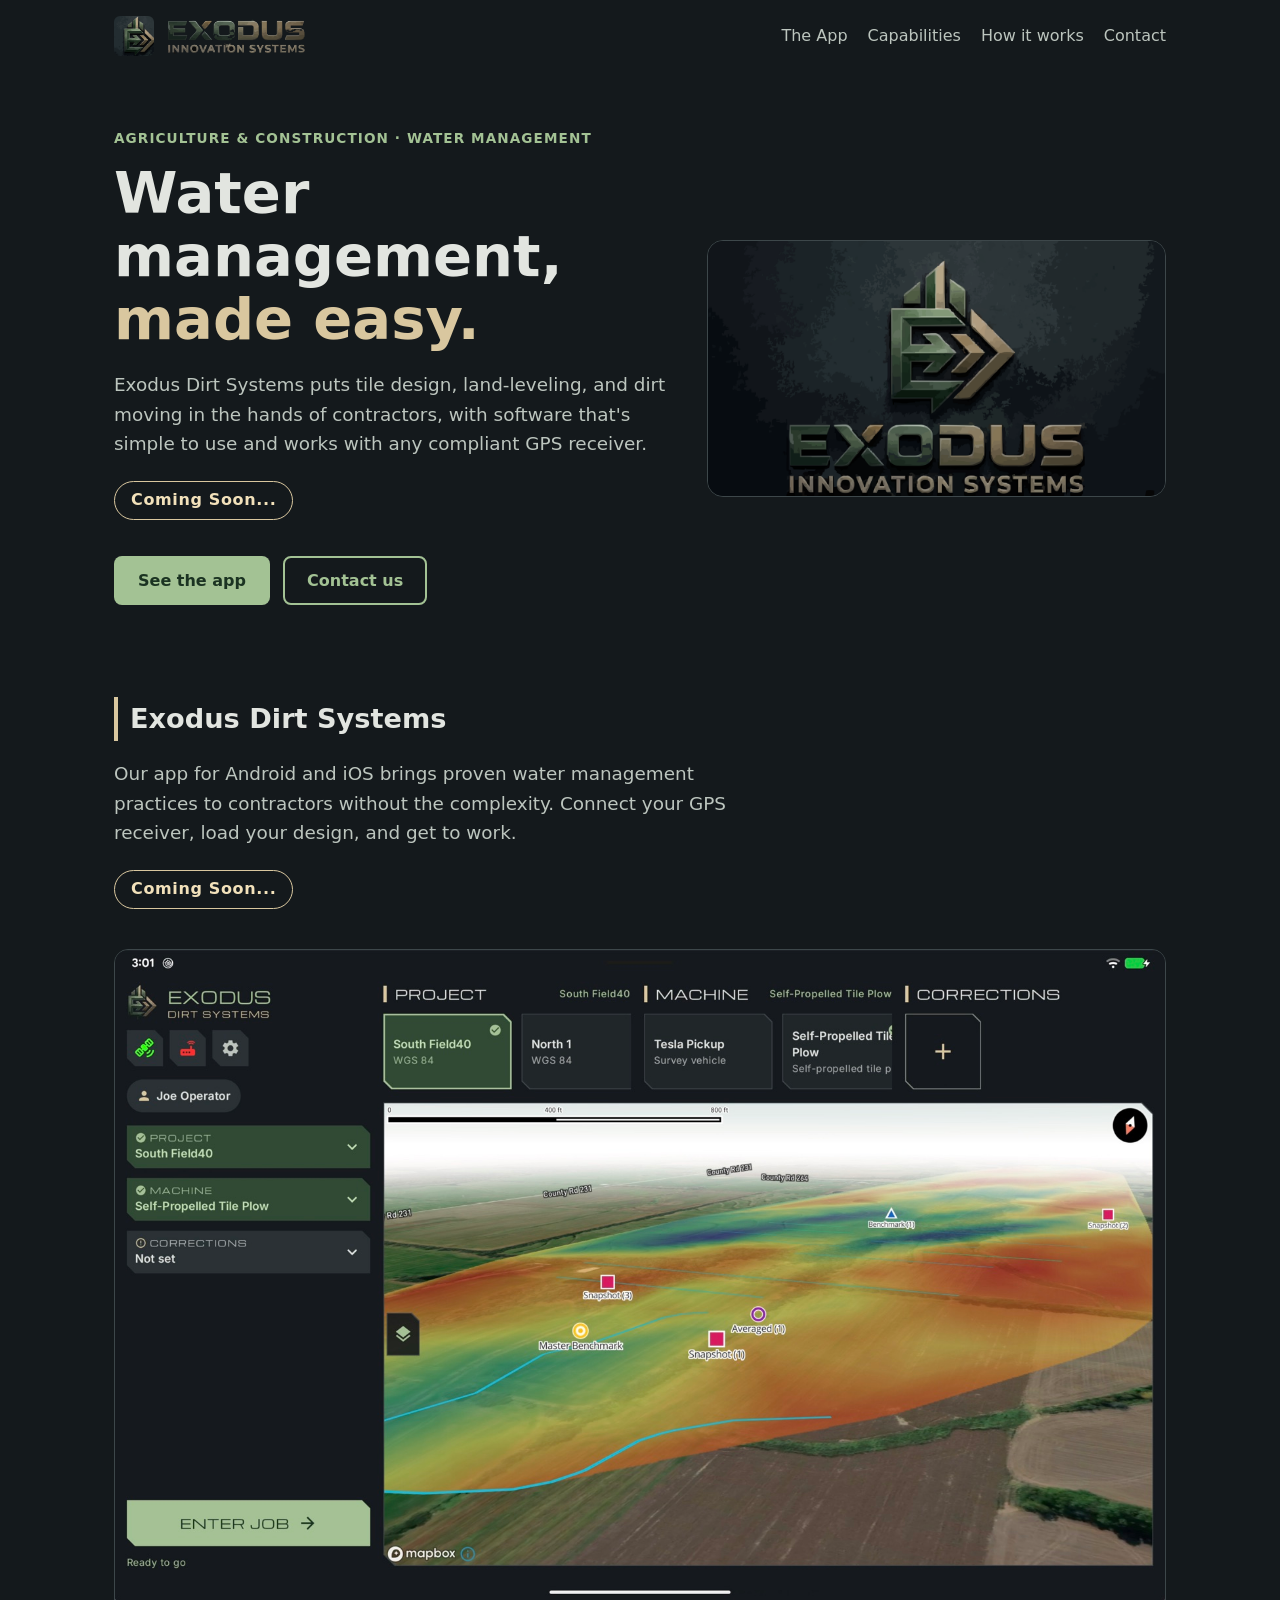
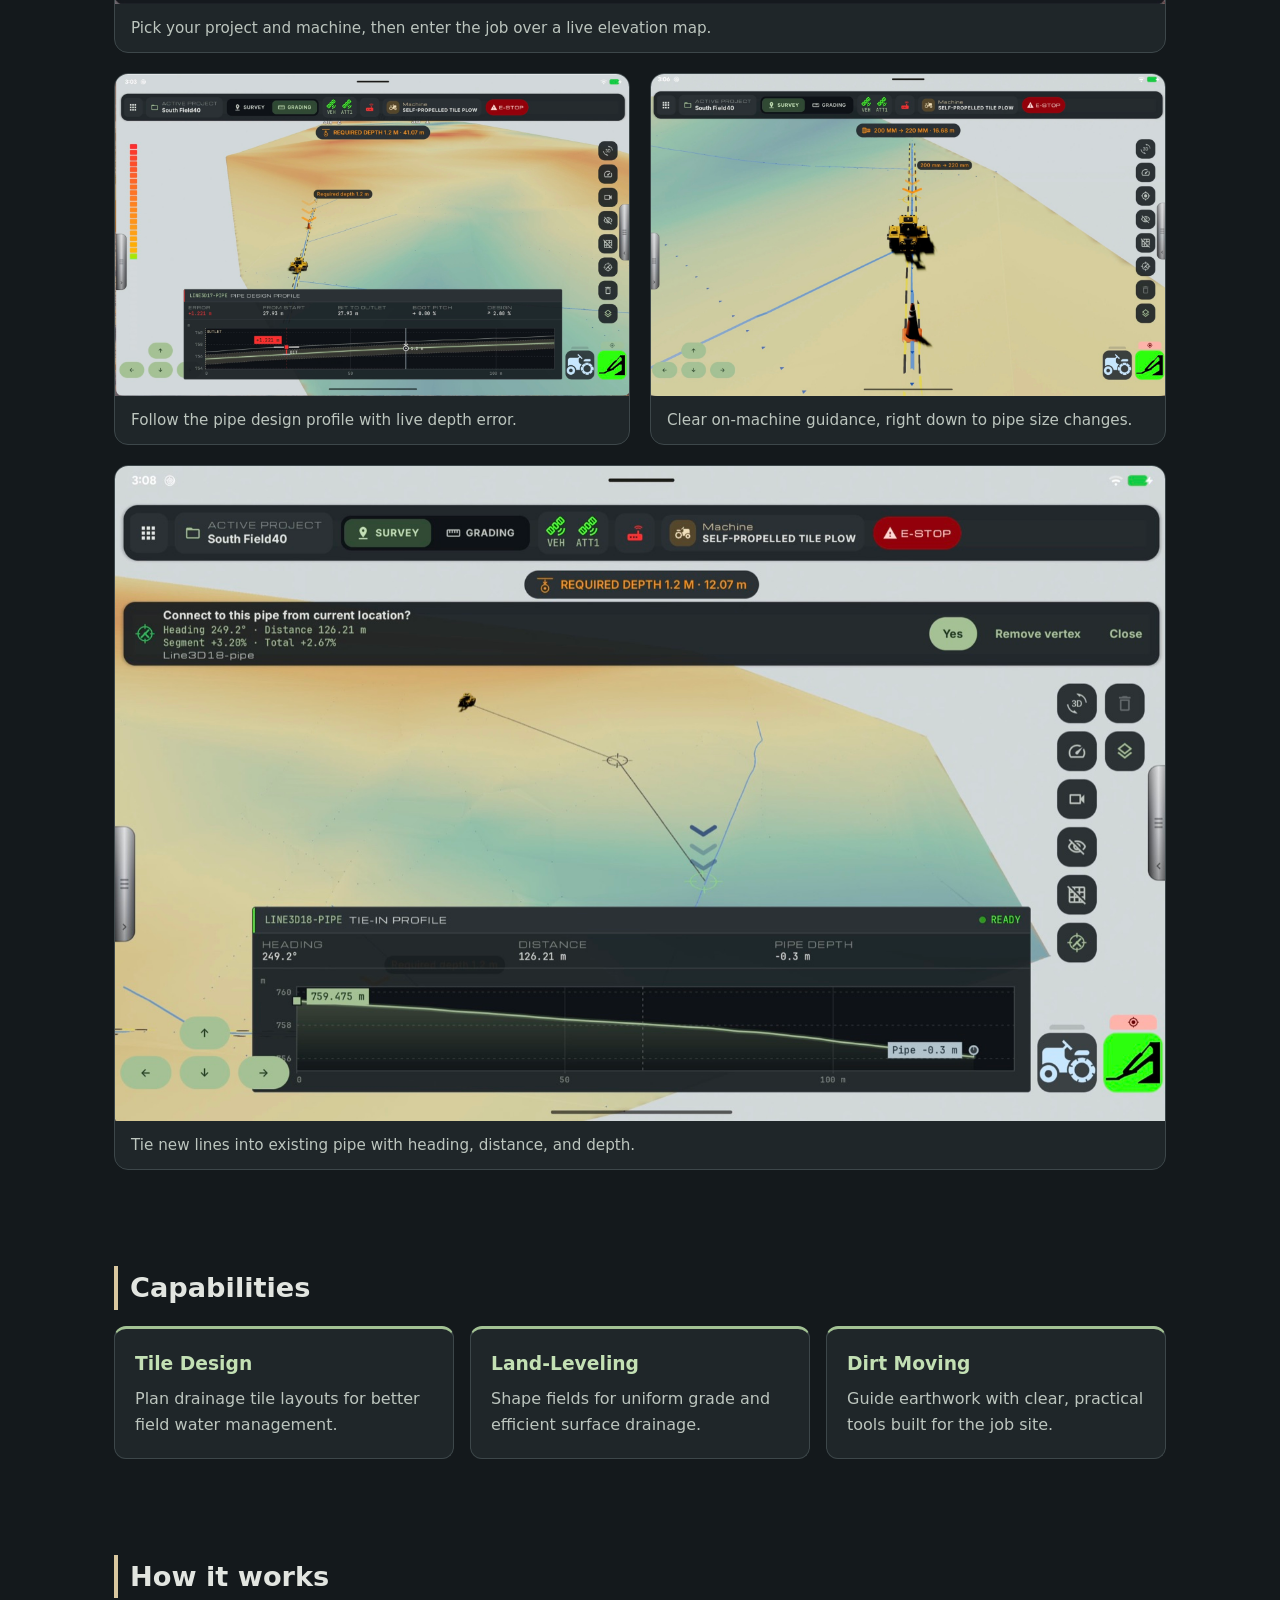
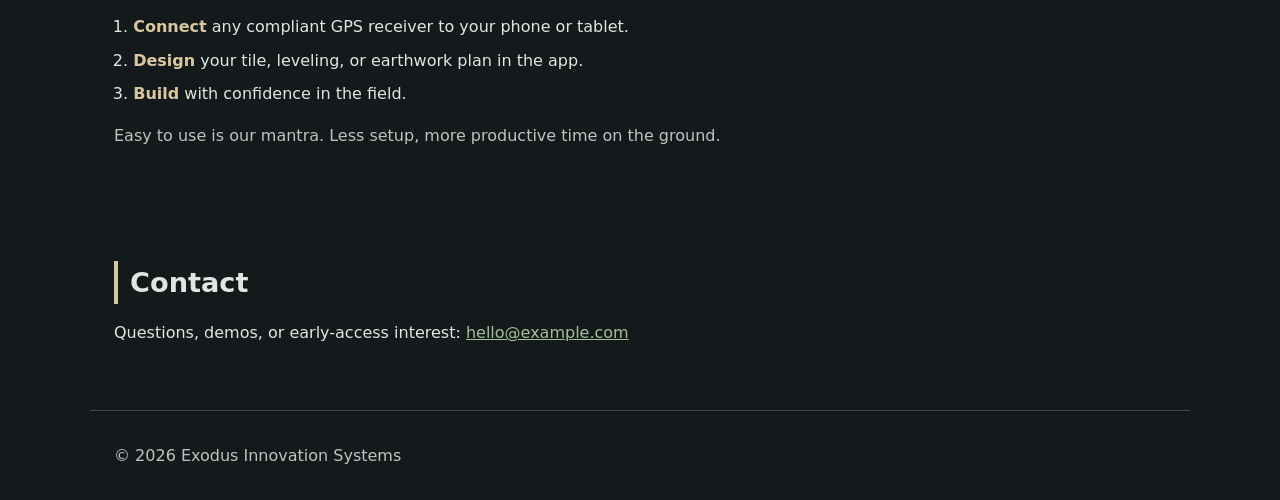
==== index.html @ 71a08b91 "Add Exodus Innovation Systems landing page Co-Authored-By: Claude Sonnet 5.5 <noreply@anthropic.com>" ====
<!doctype html>
<html lang="en">
<head>
  <meta charset="utf-8">
  <meta name="viewport" content="width=device-width, initial-scale=1">
  <title>Exodus Innovation Systems — Water Management Made Easy</title>
  <meta name="description" content="Exodus Dirt Systems: easy-to-use tile design, land-leveling, and dirt moving software for agricultural water management contractors. Coming soon to Android and iOS.">
  <meta name="theme-color" content="#14191C">
  <link rel="icon" type="image/png" href="images/emblem.png">
  <link rel="stylesheet" href="styles.css">
</head>
<body>
  <header class="nav">
    <a class="brand" href="#top"><img src="images/emblem.png" alt="" width="40" height="40"><img class="wordmark" src="images/brand-label.png" alt="Exodus Innovation Systems" height="36"></a>
    <nav>
      <a href="#app">The App</a>
      <a href="#capabilities">Capabilities</a>
      <a href="#how">How it works</a>
      <a href="#contact">Contact</a>
    </nav>
  </header>

  <main id="top">
    <section class="hero">
      <div class="hero-text">
        <p class="eyebrow">Agriculture &amp; Construction · Water Management</p>
        <h1>Water management, <span>made easy.</span></h1>
        <p class="lead">Exodus Dirt Systems puts tile design, land-leveling, and dirt moving in the hands of contractors, with software that's simple to use and works with any compliant GPS receiver.</p>
        <p><span class="soon">Coming Soon...</span></p>
        <a class="btn" href="#app">See the app</a>
        <a class="btn ghost" href="#contact">Contact us</a>
      </div>
      <img class="hero-logo" src="images/exodus-logo.png" alt="Exodus Innovation Systems logo" width="1200" height="670">
    </section>

    <section id="app">
      <h2>Exodus Dirt Systems</h2>
      <p class="section-lead">Our app for Android and iOS brings proven water management practices to contractors without the complexity. Connect your GPS receiver, load your design, and get to work.</p>
      <p class="soon">Coming Soon...</p>
      <div class="shots">
        <figure class="wide">
          <img src="images/app-projects.jpg" alt="Exodus Dirt Systems project screen showing a 3D elevation map of South Field40" loading="lazy">
          <figcaption>Pick your project and machine, then enter the job over a live elevation map.</figcaption>
        </figure>
        <figure>
          <img src="images/app-pipe-profile.jpg" alt="Grading view with a pipe design profile and required depth guidance" loading="lazy">
          <figcaption>Follow the pipe design profile with live depth error.</figcaption>
        </figure>
        <figure>
          <img src="images/app-survey.jpg" alt="Survey view showing the tile plow on its line with a pipe size transition" loading="lazy">
          <figcaption>Clear on-machine guidance, right down to pipe size changes.</figcaption>
        </figure>
        <figure class="wide">
          <img src="images/app-tie-in.jpg" alt="Tie-in profile prompting to connect to a pipe from the current location" loading="lazy">
          <figcaption>Tie new lines into existing pipe with heading, distance, and depth.</figcaption>
        </figure>
      </div>
    </section>

    <section id="capabilities">
      <h2>Capabilities</h2>
      <div class="cards">
        <article><h3>Tile Design</h3><p>Plan drainage tile layouts for better field water management.</p></article>
        <article><h3>Land-Leveling</h3><p>Shape fields for uniform grade and efficient surface drainage.</p></article>
        <article><h3>Dirt Moving</h3><p>Guide earthwork with clear, practical tools built for the job site.</p></article>
      </div>
    </section>

    <section id="how">
      <h2>How it works</h2>
      <ol class="steps">
        <li><strong>Connect</strong> any compliant GPS receiver to your phone or tablet.</li>
        <li><strong>Design</strong> your tile, leveling, or earthwork plan in the app.</li>
        <li><strong>Build</strong> with confidence in the field.</li>
      </ol>
      <p class="note">Easy to use is our mantra. Less setup, more productive time on the ground.</p>
    </section>

    <section id="contact">
      <h2>Contact</h2>
      <p>Questions, demos, or early-access interest: <a href="mailto:hello@example.com">hello@example.com</a> <!-- TODO: real email --></p>
    </section>
  </main>

  <footer>© <span id="year"></span> Exodus Innovation Systems</footer>
  <script>document.getElementById('year').textContent = new Date().getFullYear();</script>
</body>
</html>
---- styles.css ----
/* Exodus palette (from the app's ExodusDarkColorScheme) */
:root{
  --bg:#14191C; --surface:#1F2629; --surface-hi:#293134; --surface-lo:#1A2023;
  --fg:#E2E5E0; --muted:#BCC5BE; --outline:#3D474A;
  --moss:#A3C294; --moss-deep:#2F4A35; --moss-ink:#1B3322; --moss-light:#C3E0B4;
  --sand:#D9C79F; --sand-light:#F2E1BA;
  --slate:#AFC4CE;
}
*{box-sizing:border-box}
html{scroll-behavior:smooth}
body{margin:0;background:var(--bg);color:var(--fg);font:16px/1.6 system-ui,-apple-system,"Segoe UI",Roboto,sans-serif}
a{color:var(--moss)}
img{max-width:100%;height:auto;display:block}

.nav{display:flex;justify-content:space-between;align-items:center;flex-wrap:wrap;gap:.5rem 1.5rem;padding:1rem 1.5rem;max-width:1100px;margin:0 auto}
.nav nav{display:flex;flex-wrap:wrap;gap:1.25rem}
.nav nav a{text-decoration:none;color:var(--muted)}
.nav nav a:hover{color:var(--sand)}
.brand{display:flex;align-items:center;gap:.75rem}
.brand img:first-child{border-radius:6px}
.wordmark{height:36px;width:auto}

main,footer{max-width:1100px;margin:0 auto;padding:0 1.5rem}
section{padding:3rem 0}
h1{font-size:clamp(2.2rem,5.5vw,3.6rem);line-height:1.1;margin:0 0 1rem}
h1 span{color:var(--sand)}
h2{font-size:1.7rem;margin:0 0 1rem;padding-left:.75rem;border-left:4px solid var(--sand)}
.eyebrow{color:var(--moss);font-weight:600;text-transform:uppercase;letter-spacing:.08em;font-size:.85rem;margin:0 0 .75rem}
.lead,.section-lead{font-size:1.15rem;color:var(--muted);max-width:40rem}

.hero{display:grid;grid-template-columns:1.1fr .9fr;gap:2rem;align-items:center;padding:3.5rem 0 2.5rem}
.hero-logo{border-radius:16px;border:1px solid var(--outline)}
@media (max-width:800px){.hero{grid-template-columns:1fr}.hero-logo{order:-1;max-width:420px}}

.soon{display:inline-block;padding:.35rem 1rem;border:1px solid var(--sand);color:var(--sand-light);border-radius:999px;font-weight:600;letter-spacing:.04em;margin:.25rem 0 1rem}

.btn{display:inline-block;margin:.25rem .5rem .25rem 0;padding:.75rem 1.5rem;background:var(--moss);color:var(--moss-ink);border-radius:8px;text-decoration:none;font-weight:700}
.btn:hover{background:var(--moss-light)}
.btn.ghost{background:transparent;color:var(--moss);border:2px solid var(--moss);padding:calc(.75rem - 2px) calc(1.5rem - 2px)}

.shots{display:grid;grid-template-columns:1fr 1fr;gap:1.25rem;margin-top:1.5rem}
.shots figure{margin:0;background:var(--surface);border:1px solid var(--outline);border-radius:14px;overflow:hidden}
.shots figure.wide{grid-column:1/-1}
.shots figcaption{padding:.75rem 1rem;color:var(--muted);font-size:.95rem}
@media (max-width:700px){.shots{grid-template-columns:1fr}}

.cards{display:grid;grid-template-columns:repeat(auto-fit,minmax(220px,1fr));gap:1rem}
.cards article{background:var(--surface);border:1px solid var(--outline);border-top:3px solid var(--moss);padding:1.25rem;border-radius:12px}
.cards h3{margin:0 0 .5rem;color:var(--moss-light)}
.cards p{margin:0;color:var(--muted)}

.steps{padding-left:1.2rem}.steps li{margin-bottom:.5rem}.steps strong{color:var(--sand)}
.note{color:var(--muted)}

footer{padding:2rem 1.5rem;color:var(--muted);border-top:1px solid var(--outline)}
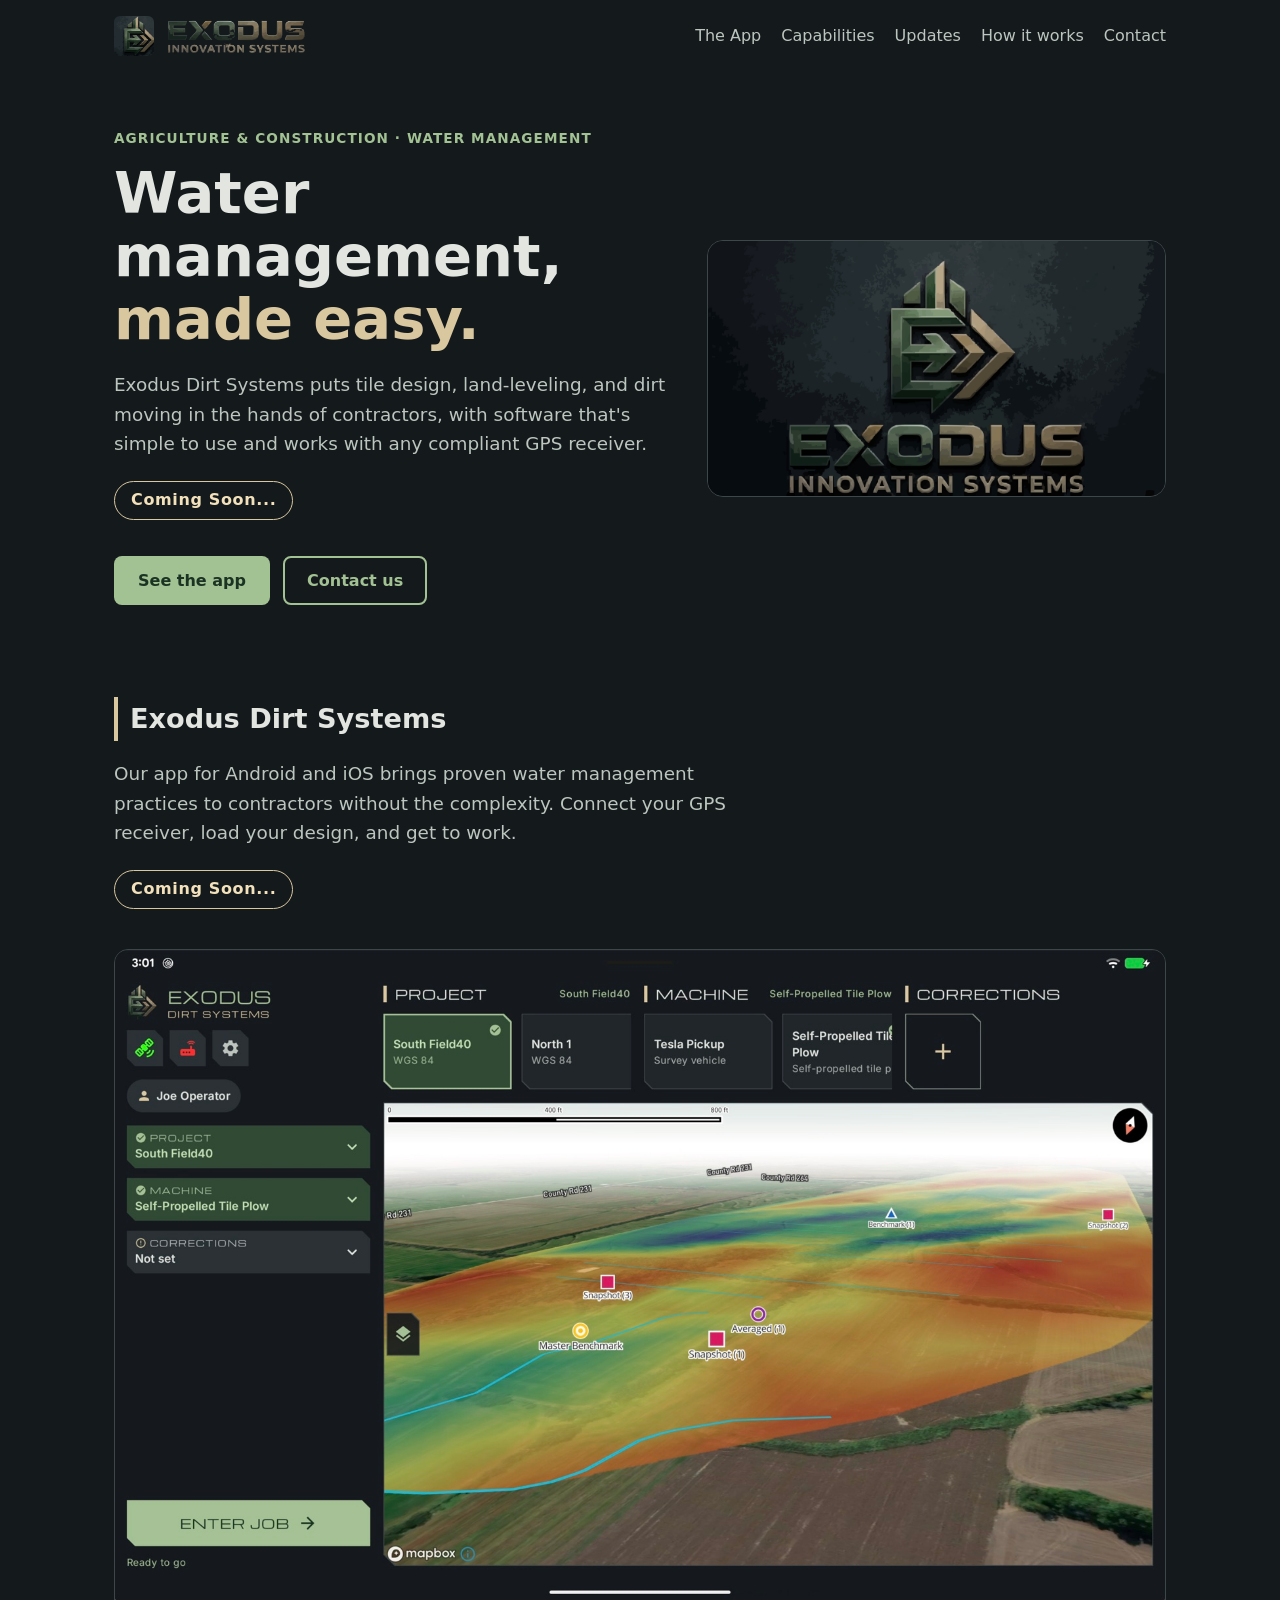
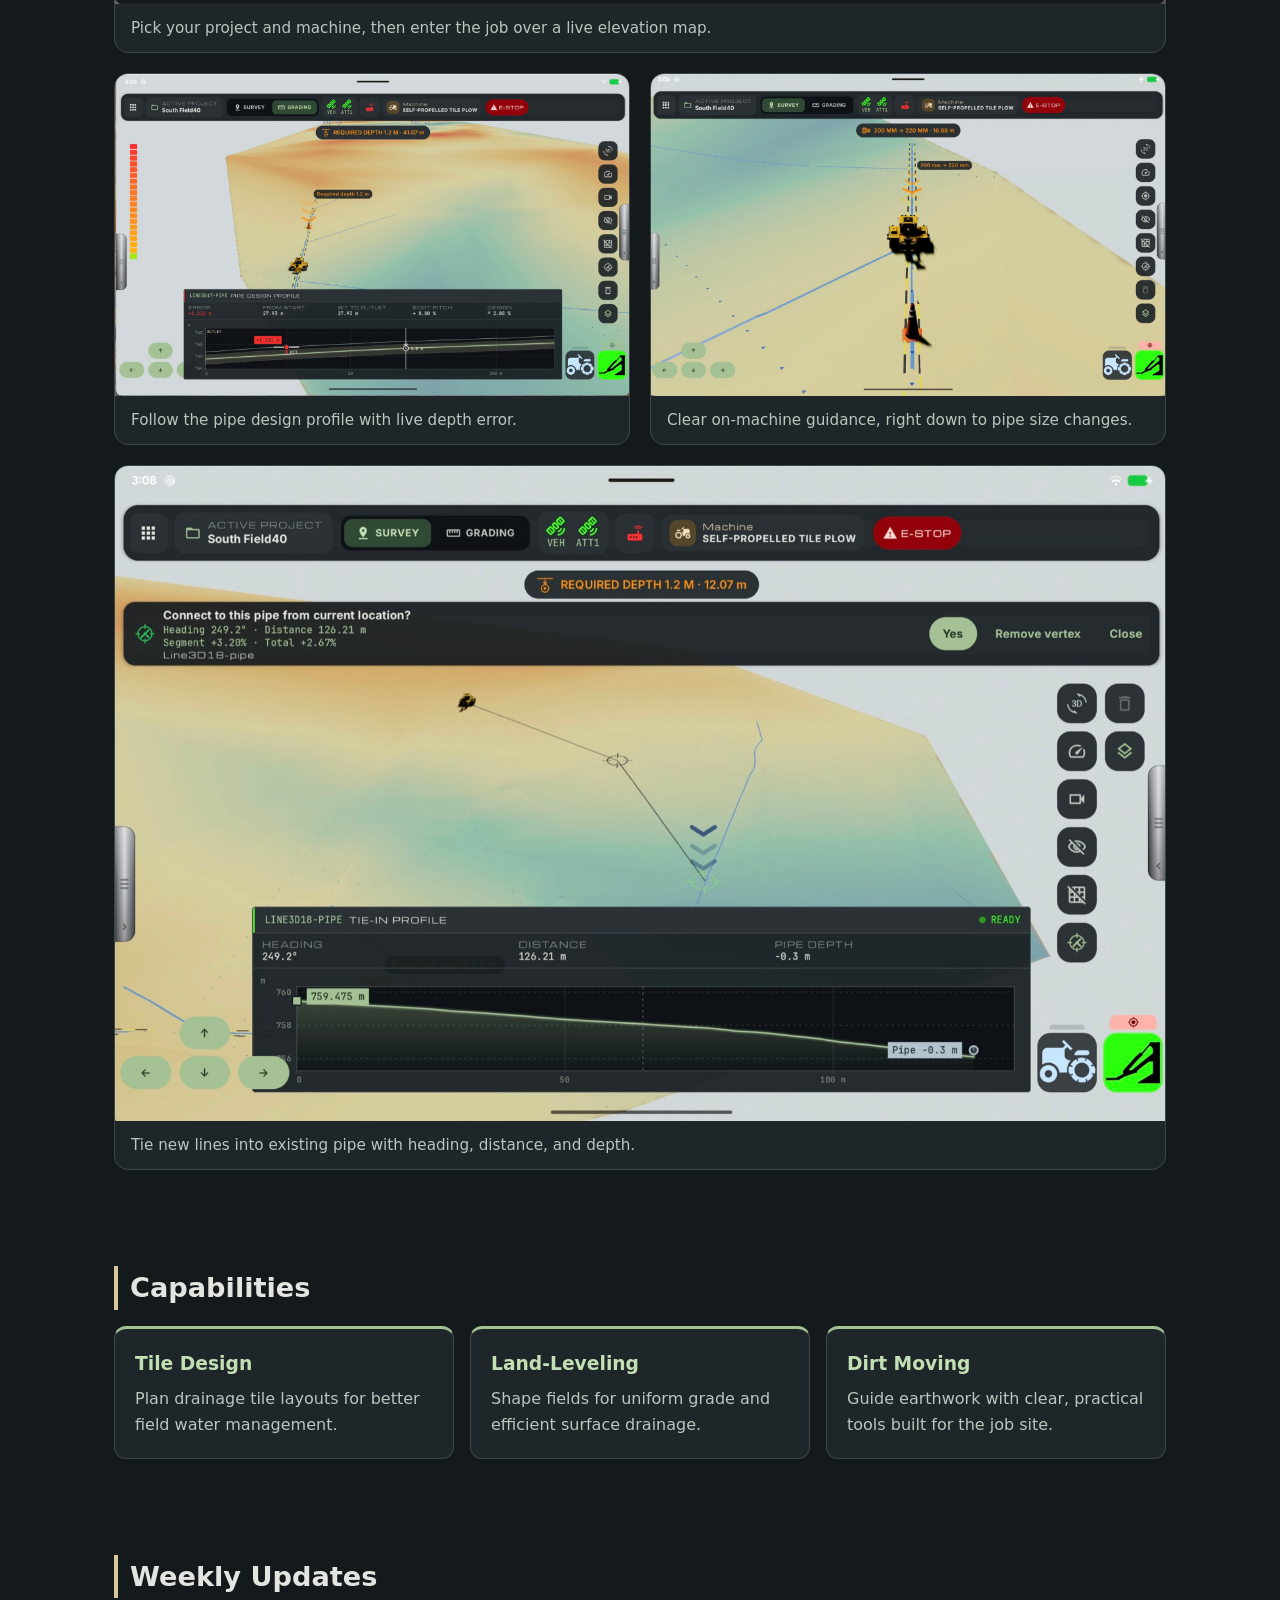
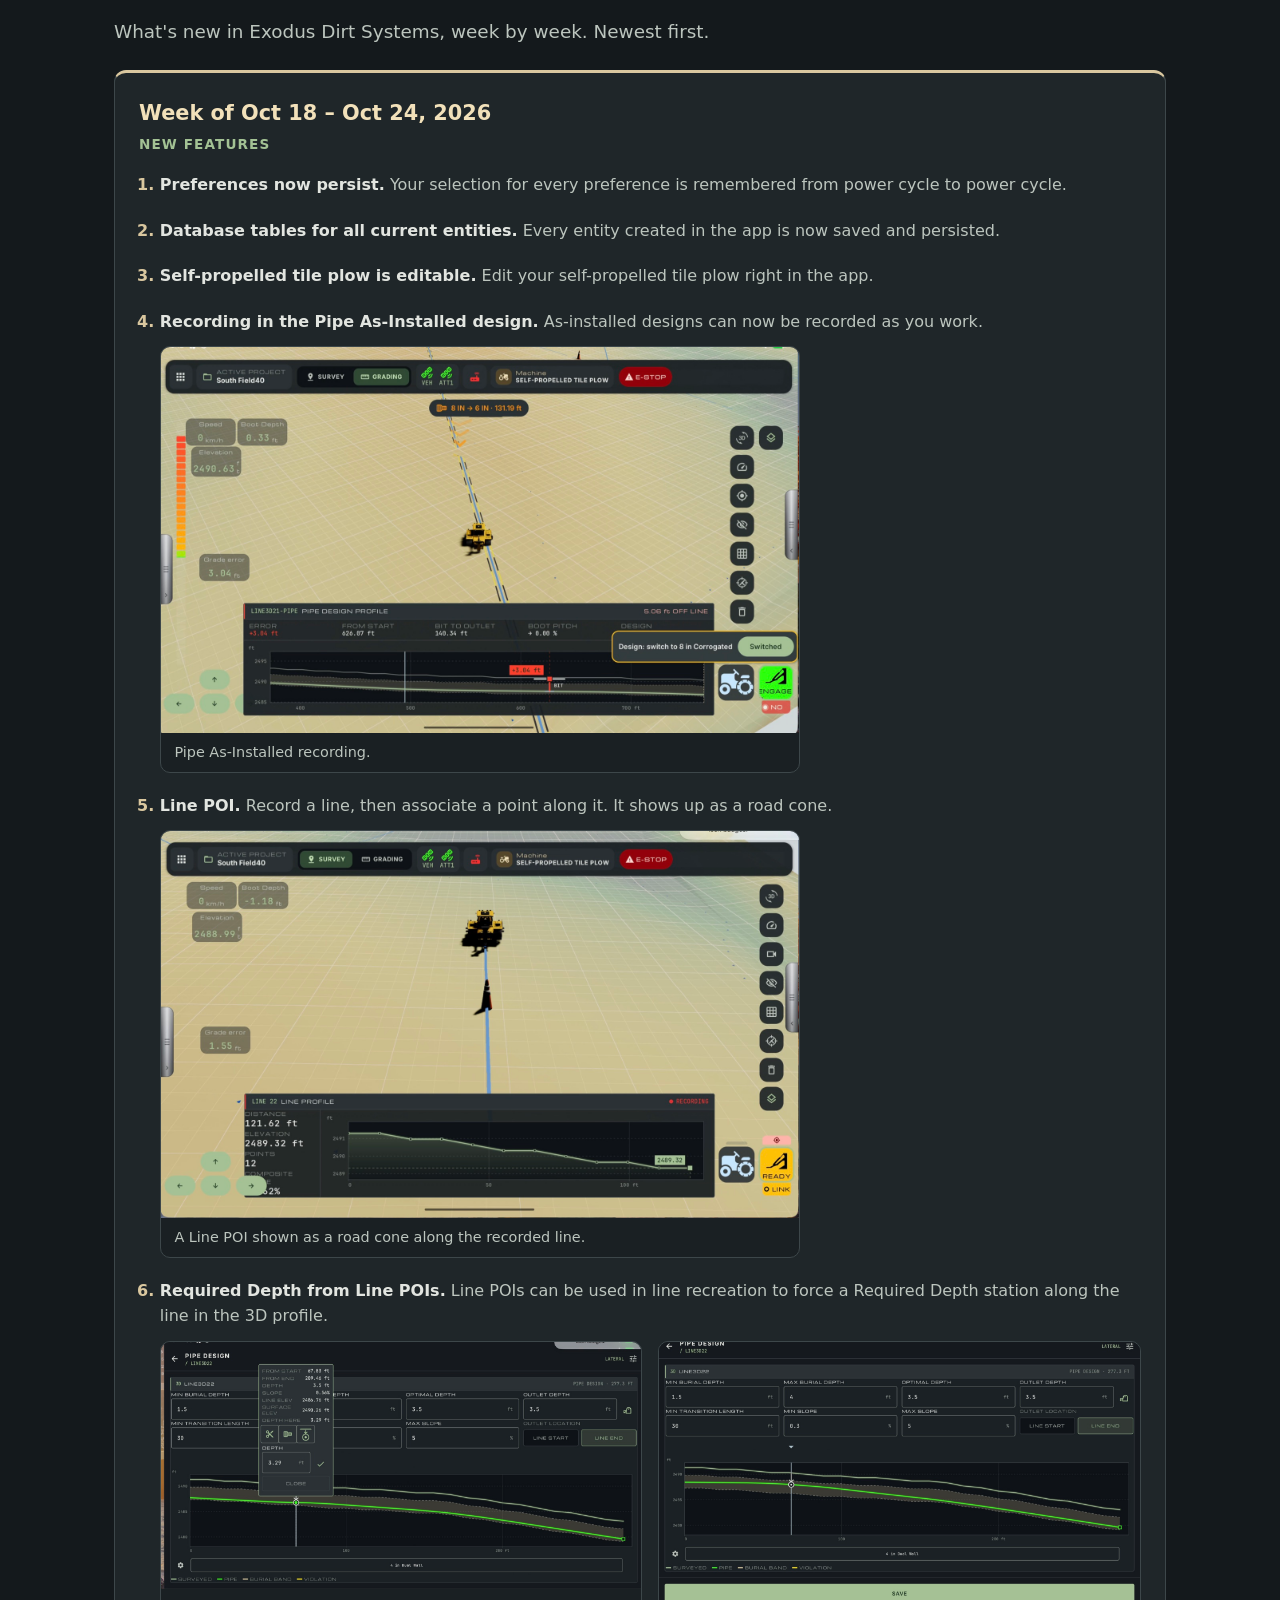
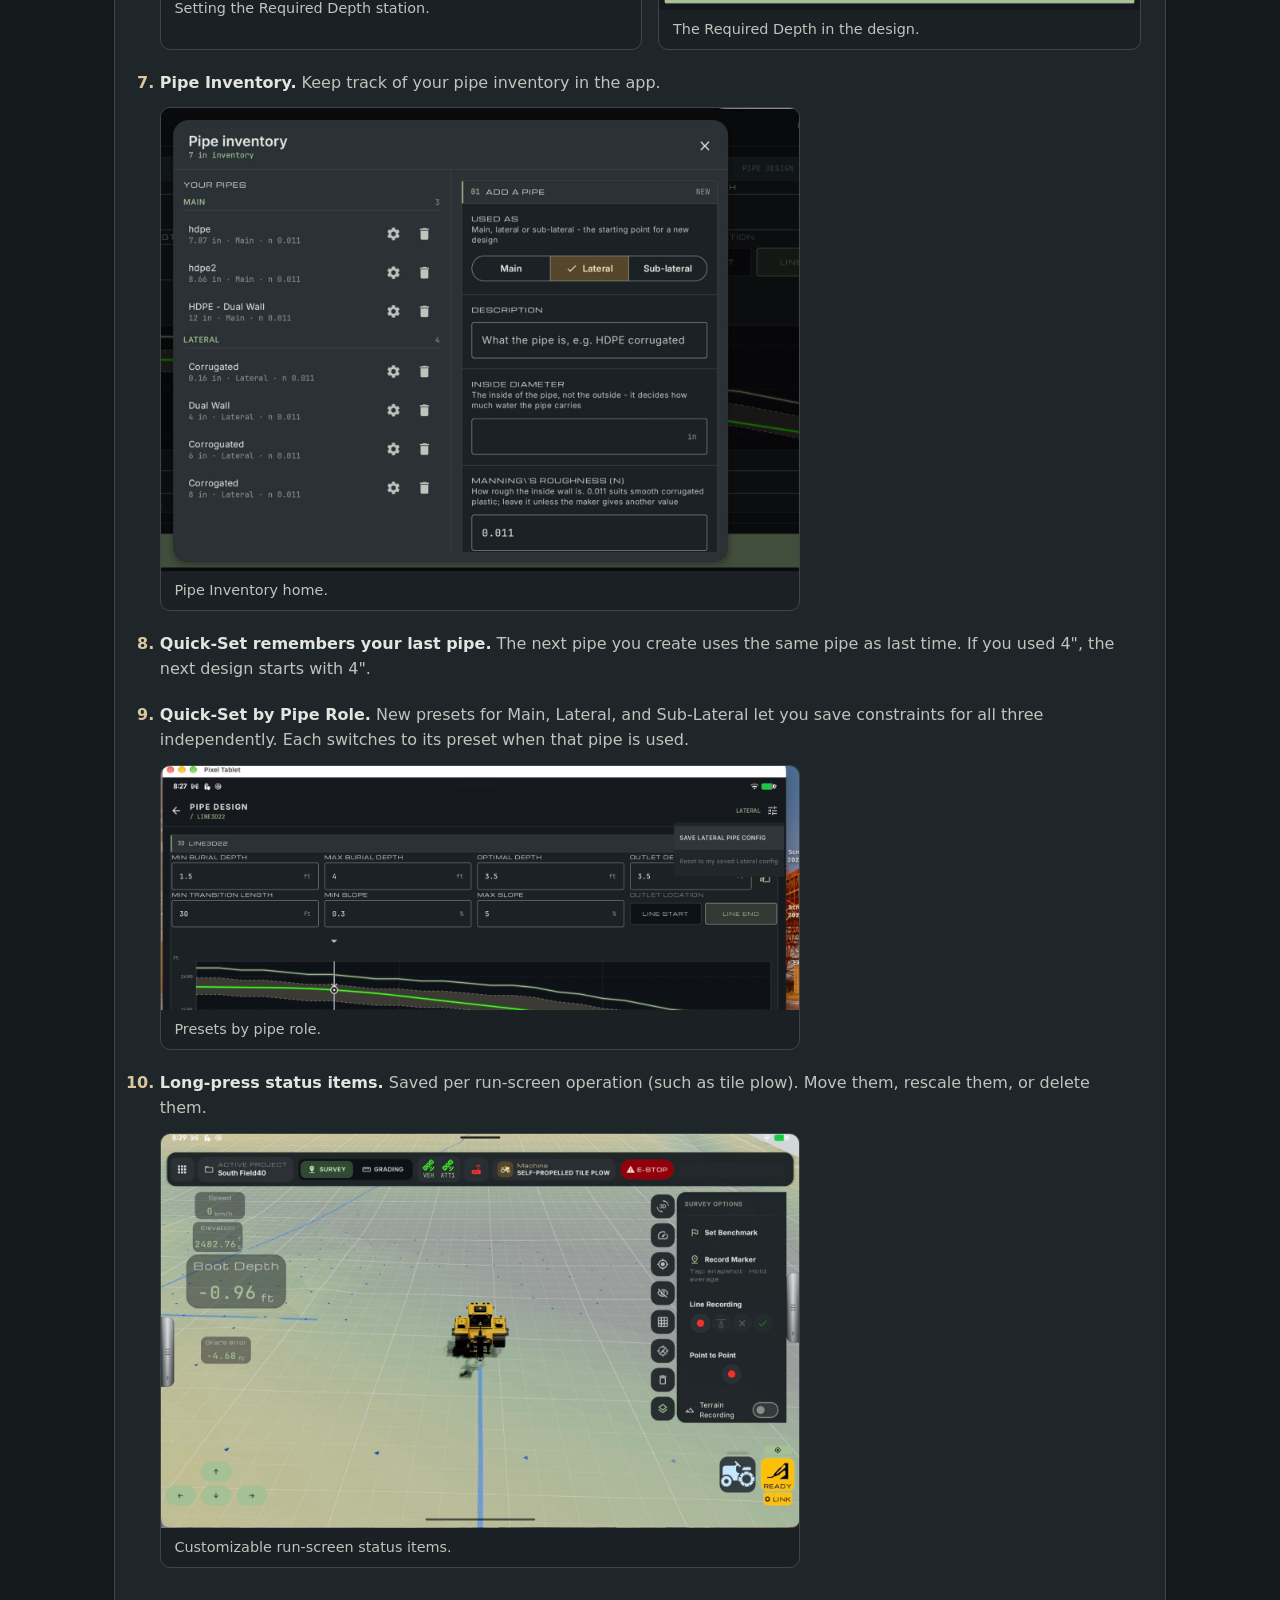
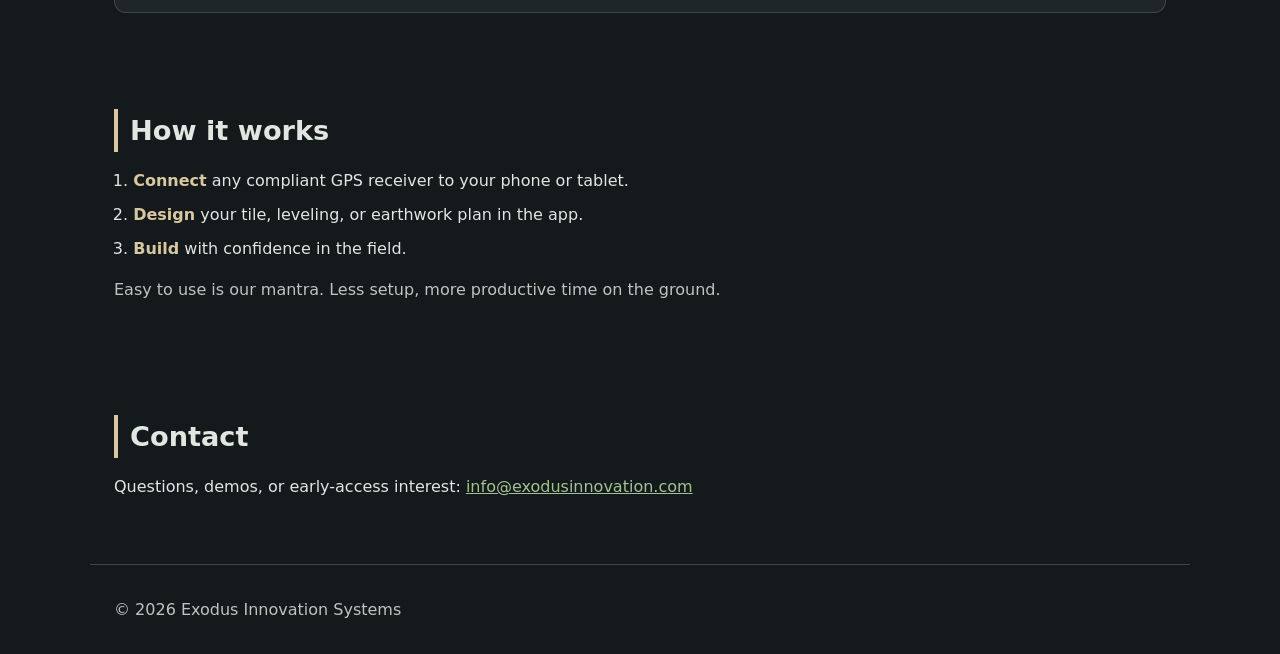
==== commit 08cc671e: "main added weekly updates for october 11" ====
--- a/index.html
+++ b/index.html
@@ -15,6 +15,7 @@
     <nav>
       <a href="#app">The App</a>
       <a href="#capabilities">Capabilities</a>
+      <a href="#updates">Updates</a>
       <a href="#how">How it works</a>
       <a href="#contact">Contact</a>
     </nav>
@@ -66,6 +67,50 @@
       </div>
     </section>
 
+    <section id="updates">
+      <h2>Weekly Updates</h2>
+      <p class="section-lead">What's new in Exodus Dirt Systems, week by week. Newest first.</p>
+      <!-- To add a new week: copy an <article class="week"> block and paste it directly below this comment. -->
+
+      <article class="week" id="week-2026-10-18">
+        <h3>Week of Oct 18 – Oct 24, 2026</h3>
+        <p class="week-sub">New Features</p>
+        <ol class="features">
+          <li><strong>Preferences now persist.</strong> Your selection for every preference is remembered from power cycle to power cycle.</li>
+          <li><strong>Database tables for all current entities.</strong> Every entity created in the app is now saved and persisted.</li>
+          <li><strong>Self-propelled tile plow is editable.</strong> Edit your self-propelled tile plow right in the app.</li>
+          <li>
+            <strong>Recording in the Pipe As-Installed design.</strong> As-installed designs can now be recorded as you work.
+            <figure><img src="images/updates/2026-10-18/PipeSwitch.jpg" alt="Pipe As-Installed design with recording" loading="lazy"><figcaption>Pipe As-Installed recording.</figcaption></figure>
+          </li>
+          <li>
+            <strong>Line POI.</strong> Record a line, then associate a point along it. It shows up as a road cone.
+            <figure><img src="images/updates/2026-10-18/LinePOI.jpg" alt="A recorded line with a point of interest shown as a road cone" loading="lazy"><figcaption>A Line POI shown as a road cone along the recorded line.</figcaption></figure>
+          </li>
+          <li>
+            <strong>Required Depth from Line POIs.</strong> Line POIs can be used in line recreation to force a Required Depth station along the line in the 3D profile.
+            <div class="pair">
+              <figure><img src="images/updates/2026-10-18/RequiredDepth_1.jpg" alt="Required Depth station set from a Line POI" loading="lazy"><figcaption>Setting the Required Depth station.</figcaption></figure>
+              <figure><img src="images/updates/2026-10-18/RequiredDepth_in_design.jpg" alt="Required Depth station shown in the 3D profile of the design" loading="lazy"><figcaption>The Required Depth in the design.</figcaption></figure>
+            </div>
+          </li>
+          <li>
+            <strong>Pipe Inventory.</strong> Keep track of your pipe inventory in the app.
+            <figure><img src="images/updates/2026-10-18/pipe_inventory_home.jpg" alt="Pipe inventory home screen" loading="lazy"><figcaption>Pipe Inventory home.</figcaption></figure>
+          </li>
+          <li><strong>Quick-Set remembers your last pipe.</strong> The next pipe you create uses the same pipe as last time. If you used 4", the next design starts with 4".</li>
+          <li>
+            <strong>Quick-Set by Pipe Role.</strong> New presets for Main, Lateral, and Sub-Lateral let you save constraints for all three independently. Each switches to its preset when that pipe is used.
+            <figure><img src="images/updates/2026-10-18/pipe_role_preset.jpg" alt="Pipe role presets for Main, Lateral, and Sub-Lateral" loading="lazy"><figcaption>Presets by pipe role.</figcaption></figure>
+          </li>
+          <li>
+            <strong>Long-press status items.</strong> Saved per run-screen operation (such as tile plow). Move them, rescale them, or delete them.
+            <figure><img src="images/updates/2026-10-18/runscreen_widgets.jpg" alt="Run screen with movable, resizable status widgets" loading="lazy"><figcaption>Customizable run-screen status items.</figcaption></figure>
+          </li>
+        </ol>
+      </article>
+    </section>
+
     <section id="how">
       <h2>How it works</h2>
       <ol class="steps">
@@ -78,7 +123,7 @@
 
     <section id="contact">
       <h2>Contact</h2>
-      <p>Questions, demos, or early-access interest: <a href="mailto:hello@example.com">hello@example.com</a> <!-- TODO: real email --></p>
+      <p>Questions, demos, or early-access interest: <a href="mailto:info@exodusinnovation.com">info@exodusinnovation.com</a> <!-- TODO: real email --></p>
     </section>
   </main>
 
--- a/styles.css
+++ b/styles.css
@@ -53,3 +53,16 @@
 .note{color:var(--muted)}
 
 footer{padding:2rem 1.5rem;color:var(--muted);border-top:1px solid var(--outline)}
+
+.week{background:var(--surface);border:1px solid var(--outline);border-top:3px solid var(--sand);border-radius:12px;padding:1.5rem;margin-top:1.5rem}
+.week h3{margin:0;color:var(--sand-light);font-size:1.3rem}
+.week-sub{margin:.25rem 0 1rem;color:var(--moss);font-weight:600;text-transform:uppercase;letter-spacing:.08em;font-size:.85rem}
+.features{padding-left:1.3rem;margin:0}
+.features>li{margin-bottom:1.25rem;color:var(--muted)}
+.features>li::marker{color:var(--sand);font-weight:700}
+.features strong{color:var(--fg)}
+.features figure{margin:.75rem 0 0;max-width:640px;background:var(--surface-lo);border:1px solid var(--outline);border-radius:10px;overflow:hidden}
+.features figcaption{padding:.5rem .85rem;font-size:.9rem}
+.features .pair{display:grid;grid-template-columns:1fr 1fr;gap:1rem;margin-top:.75rem}
+.features .pair figure{margin:0;max-width:none}
+@media (max-width:700px){.features .pair{grid-template-columns:1fr}}
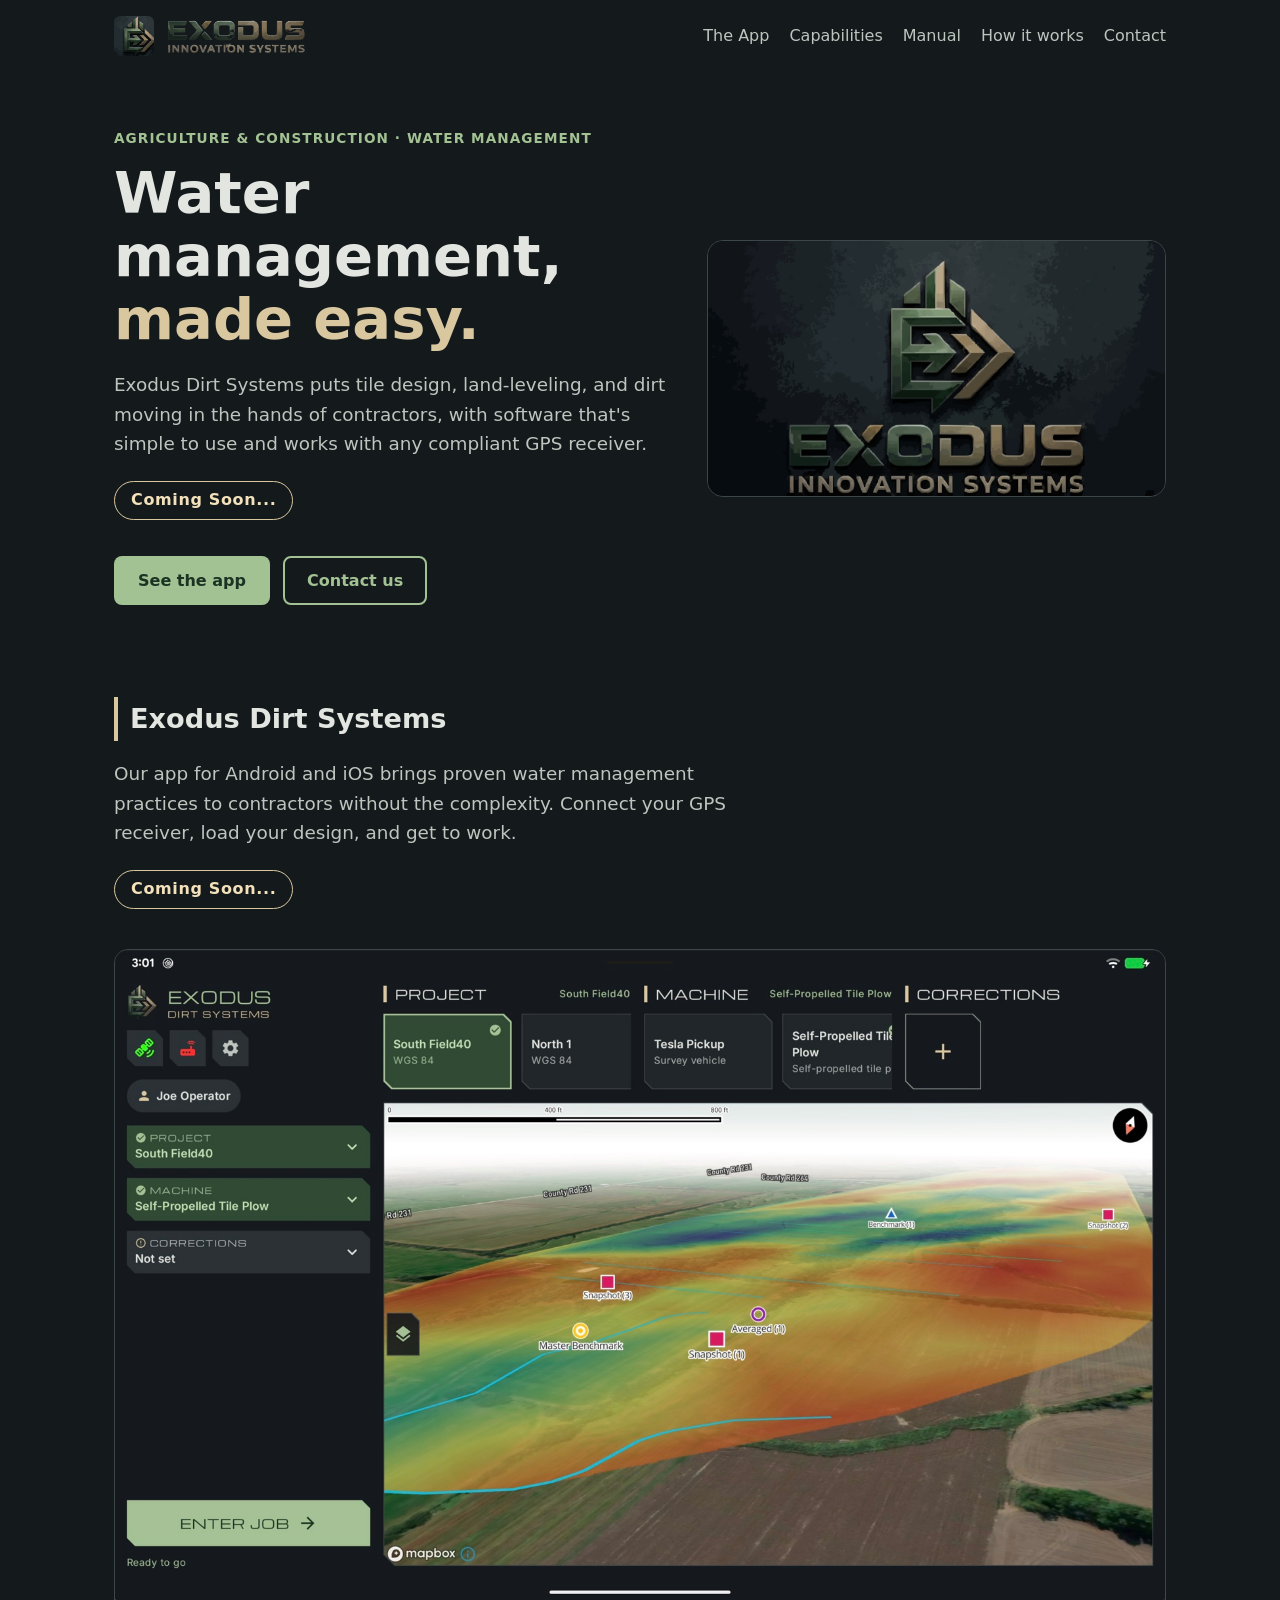
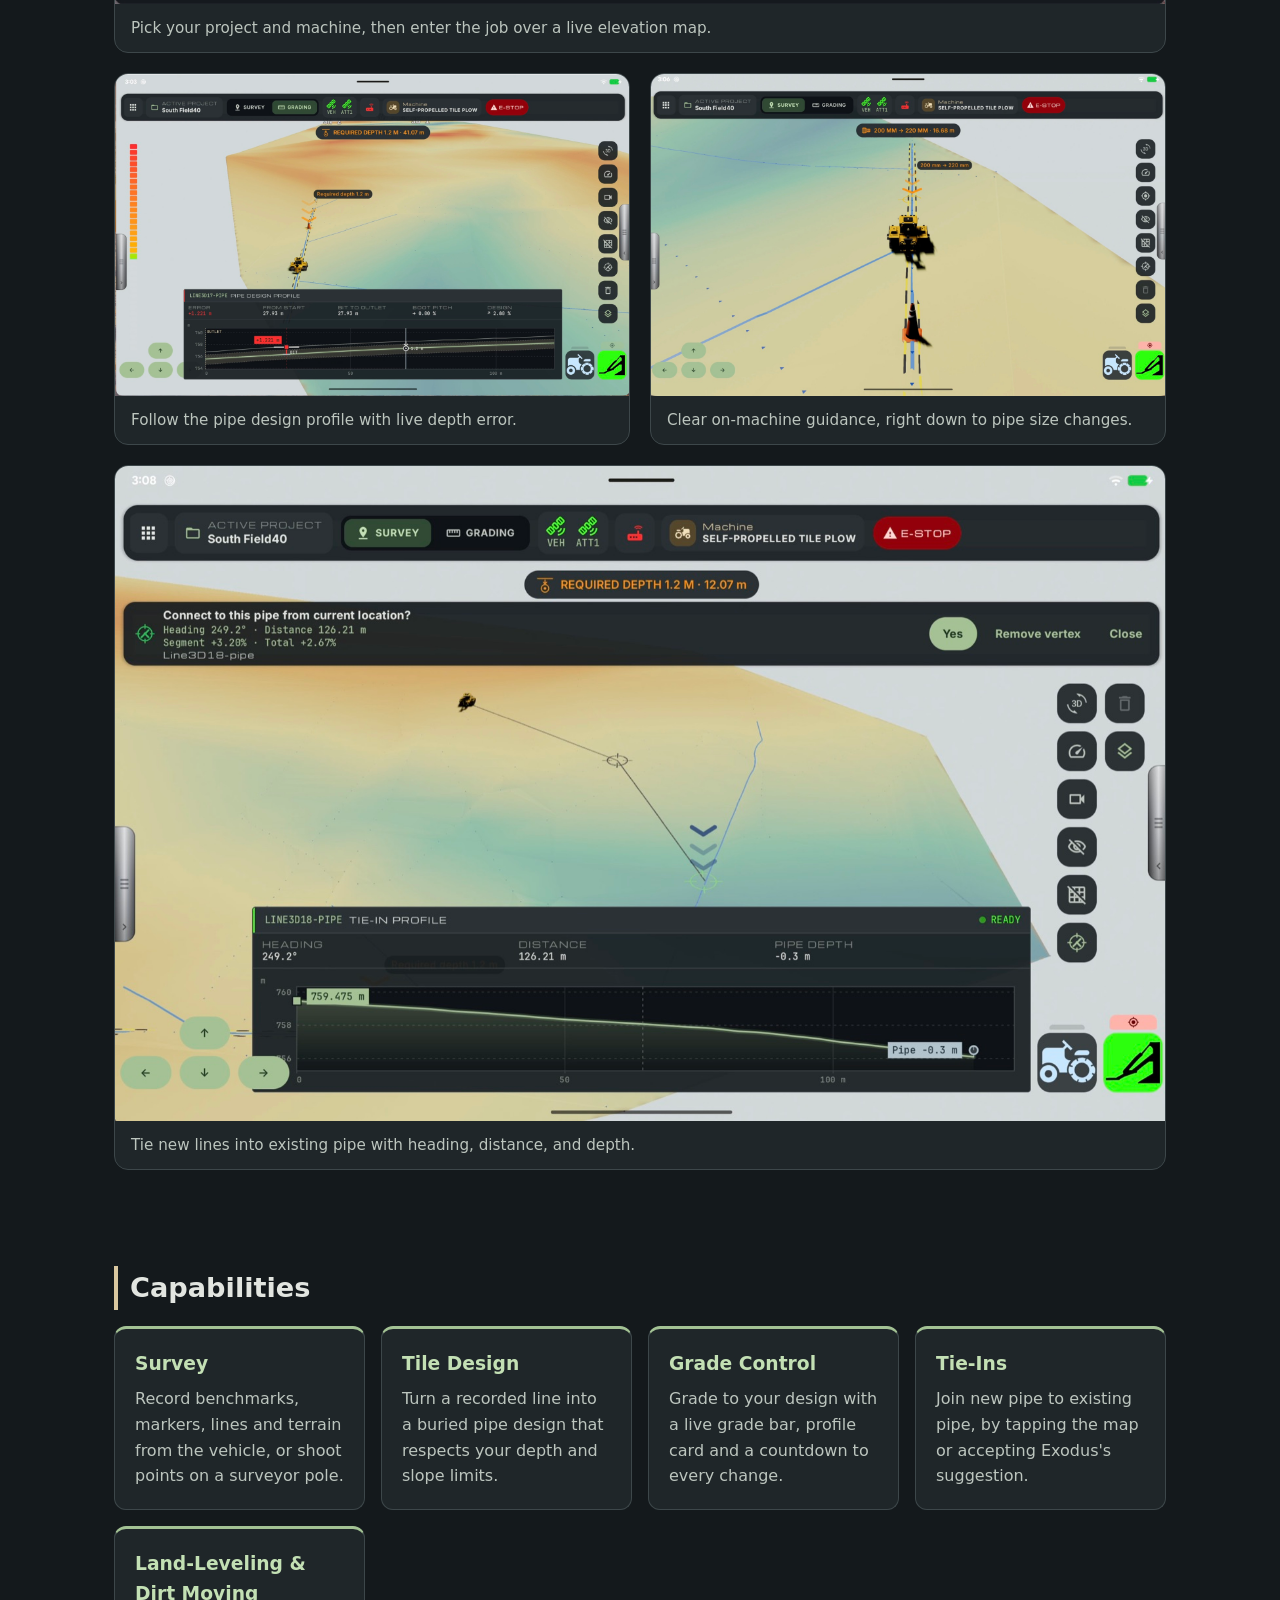
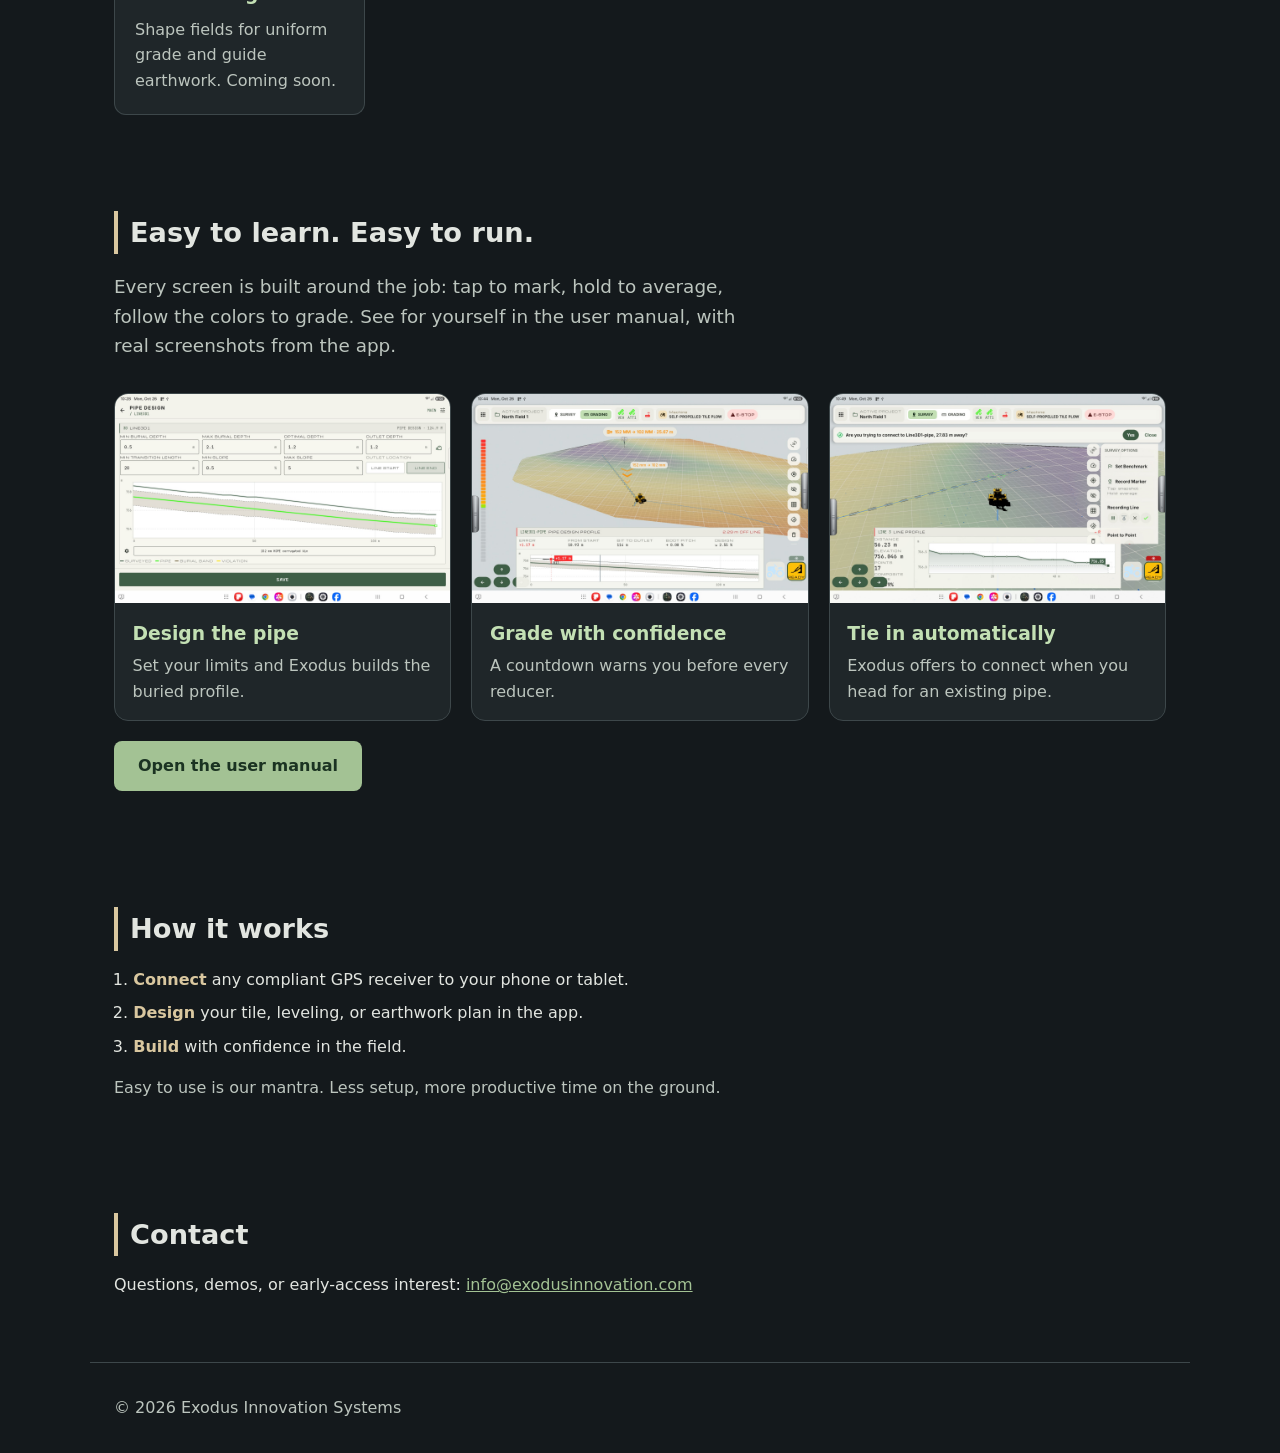
==== commit 617607e5: "main| pushing new user manual" ====
--- a/index.html
+++ b/index.html
@@ -15,7 +15,7 @@
     <nav>
       <a href="#app">The App</a>
       <a href="#capabilities">Capabilities</a>
-      <a href="#updates">Updates</a>
+      <a href="manual/index.html">Manual</a>
       <a href="#how">How it works</a>
       <a href="#contact">Contact</a>
     </nav>
@@ -40,19 +40,19 @@
       <p class="soon">Coming Soon...</p>
       <div class="shots">
         <figure class="wide">
-          <img src="images/app-projects.jpg" alt="Exodus Dirt Systems project screen showing a 3D elevation map of South Field40" loading="lazy">
+          <img src="images/manual/general/app-projects.jpg" alt="Exodus Dirt Systems project screen showing a 3D elevation map of South Field40" loading="lazy">
           <figcaption>Pick your project and machine, then enter the job over a live elevation map.</figcaption>
         </figure>
         <figure>
-          <img src="images/app-pipe-profile.jpg" alt="Grading view with a pipe design profile and required depth guidance" loading="lazy">
+          <img src="images/manual/tile-design/app-pipe-profile.jpg" alt="Grading view with a pipe design profile and required depth guidance" loading="lazy">
           <figcaption>Follow the pipe design profile with live depth error.</figcaption>
         </figure>
         <figure>
-          <img src="images/app-survey.jpg" alt="Survey view showing the tile plow on its line with a pipe size transition" loading="lazy">
+          <img src="images/manual/tile-design/app-survey_pipe.jpg" alt="Survey view showing the tile plow on its line with a pipe size transition" loading="lazy">
           <figcaption>Clear on-machine guidance, right down to pipe size changes.</figcaption>
         </figure>
         <figure class="wide">
-          <img src="images/app-tie-in.jpg" alt="Tie-in profile prompting to connect to a pipe from the current location" loading="lazy">
+          <img src="images/manual/tile-design/app-tie-in.jpg" alt="Tie-in profile prompting to connect to a pipe from the current location" loading="lazy">
           <figcaption>Tie new lines into existing pipe with heading, distance, and depth.</figcaption>
         </figure>
       </div>
@@ -61,54 +61,23 @@
     <section id="capabilities">
       <h2>Capabilities</h2>
       <div class="cards">
-        <article><h3>Tile Design</h3><p>Plan drainage tile layouts for better field water management.</p></article>
-        <article><h3>Land-Leveling</h3><p>Shape fields for uniform grade and efficient surface drainage.</p></article>
-        <article><h3>Dirt Moving</h3><p>Guide earthwork with clear, practical tools built for the job site.</p></article>
+        <article><h3>Survey</h3><p>Record benchmarks, markers, lines and terrain from the vehicle, or shoot points on a surveyor pole.</p></article>
+        <article><h3>Tile Design</h3><p>Turn a recorded line into a buried pipe design that respects your depth and slope limits.</p></article>
+        <article><h3>Grade Control</h3><p>Grade to your design with a live grade bar, profile card and a countdown to every change.</p></article>
+        <article><h3>Tie-Ins</h3><p>Join new pipe to existing pipe, by tapping the map or accepting Exodus's suggestion.</p></article>
+        <article><h3>Land-Leveling &amp; Dirt Moving</h3><p>Shape fields for uniform grade and guide earthwork. Coming soon.</p></article>
       </div>
     </section>
 
-    <section id="updates">
-      <h2>Weekly Updates</h2>
-      <p class="section-lead">What's new in Exodus Dirt Systems, week by week. Newest first.</p>
-      <!-- To add a new week: copy an <article class="week"> block and paste it directly below this comment. -->
-
-      <article class="week" id="week-2026-10-18">
-        <h3>Week of Oct 18 – Oct 24, 2026</h3>
-        <p class="week-sub">New Features</p>
-        <ol class="features">
-          <li><strong>Preferences now persist.</strong> Your selection for every preference is remembered from power cycle to power cycle.</li>
-          <li><strong>Database tables for all current entities.</strong> Every entity created in the app is now saved and persisted.</li>
-          <li><strong>Self-propelled tile plow is editable.</strong> Edit your self-propelled tile plow right in the app.</li>
-          <li>
-            <strong>Recording in the Pipe As-Installed design.</strong> As-installed designs can now be recorded as you work.
-            <figure><img src="images/updates/2026-10-18/PipeSwitch.jpg" alt="Pipe As-Installed design with recording" loading="lazy"><figcaption>Pipe As-Installed recording.</figcaption></figure>
-          </li>
-          <li>
-            <strong>Line POI.</strong> Record a line, then associate a point along it. It shows up as a road cone.
-            <figure><img src="images/updates/2026-10-18/LinePOI.jpg" alt="A recorded line with a point of interest shown as a road cone" loading="lazy"><figcaption>A Line POI shown as a road cone along the recorded line.</figcaption></figure>
-          </li>
-          <li>
-            <strong>Required Depth from Line POIs.</strong> Line POIs can be used in line recreation to force a Required Depth station along the line in the 3D profile.
-            <div class="pair">
-              <figure><img src="images/updates/2026-10-18/RequiredDepth_1.jpg" alt="Required Depth station set from a Line POI" loading="lazy"><figcaption>Setting the Required Depth station.</figcaption></figure>
-              <figure><img src="images/updates/2026-10-18/RequiredDepth_in_design.jpg" alt="Required Depth station shown in the 3D profile of the design" loading="lazy"><figcaption>The Required Depth in the design.</figcaption></figure>
-            </div>
-          </li>
-          <li>
-            <strong>Pipe Inventory.</strong> Keep track of your pipe inventory in the app.
-            <figure><img src="images/updates/2026-10-18/pipe_inventory_home.jpg" alt="Pipe inventory home screen" loading="lazy"><figcaption>Pipe Inventory home.</figcaption></figure>
-          </li>
-          <li><strong>Quick-Set remembers your last pipe.</strong> The next pipe you create uses the same pipe as last time. If you used 4", the next design starts with 4".</li>
-          <li>
-            <strong>Quick-Set by Pipe Role.</strong> New presets for Main, Lateral, and Sub-Lateral let you save constraints for all three independently. Each switches to its preset when that pipe is used.
-            <figure><img src="images/updates/2026-10-18/pipe_role_preset.jpg" alt="Pipe role presets for Main, Lateral, and Sub-Lateral" loading="lazy"><figcaption>Presets by pipe role.</figcaption></figure>
-          </li>
-          <li>
-            <strong>Long-press status items.</strong> Saved per run-screen operation (such as tile plow). Move them, rescale them, or delete them.
-            <figure><img src="images/updates/2026-10-18/runscreen_widgets.jpg" alt="Run screen with movable, resizable status widgets" loading="lazy"><figcaption>Customizable run-screen status items.</figcaption></figure>
-          </li>
-        </ol>
-      </article>
+    <section id="manual">
+      <h2>Easy to learn. Easy to run.</h2>
+      <p class="section-lead">Every screen is built around the job: tap to mark, hold to average, follow the colors to grade. See for yourself in the user manual, with real screenshots from the app.</p>
+      <div class="chapter-grid">
+        <a class="chapter-card" href="manual/pipe-design.html"><img src="images/manual/pipe-design/122-pipe-design-pipe-chosen.jpg" alt="" loading="lazy"><div><h3>Design the pipe</h3><p>Set your limits and Exodus builds the buried profile.</p></div></a>
+        <a class="chapter-card" href="manual/grading.html"><img src="images/manual/grading/155-pipe-switch-banner.jpg" alt="" loading="lazy"><div><h3>Grade with confidence</h3><p>A countdown warns you before every reducer.</p></div></a>
+        <a class="chapter-card" href="manual/tie-in.html"><img src="images/manual/tie-in/156-pipe-suggestion.jpg" alt="" loading="lazy"><div><h3>Tie in automatically</h3><p>Exodus offers to connect when you head for an existing pipe.</p></div></a>
+      </div>
+      <p><a class="btn" href="manual/index.html">Open the user manual</a></p>
     </section>
 
     <section id="how">
--- a/styles.css
+++ b/styles.css
@@ -66,3 +66,56 @@
 .features .pair{display:grid;grid-template-columns:1fr 1fr;gap:1rem;margin-top:.75rem}
 .features .pair figure{margin:0;max-width:none}
 @media (max-width:700px){.features .pair{grid-template-columns:1fr}}
+
+.crumb{margin:0 0 1rem;color:var(--muted);font-size:.9rem}
+.cards h3 a{color:inherit;text-decoration:none}
+.cards h3 a:hover{color:var(--sand)}
+
+/* Manual */
+.doc-wrap{display:grid;grid-template-columns:230px minmax(0,1fr);gap:2.5rem;max-width:1100px;margin:0 auto;padding:0 1.5rem}
+.doc-nav{position:sticky;top:1rem;align-self:start;padding:2rem 0;font-size:.95rem}
+.doc-nav-title{margin:0 0 .75rem;font-weight:700}
+.doc-nav-title a{color:var(--sand-light);text-decoration:none}
+.doc-nav ol{list-style:none;margin:0;padding:0;border-left:2px solid var(--outline)}
+.doc-nav li a{display:block;padding:.35rem .9rem;color:var(--muted);text-decoration:none}
+.doc-nav li a:hover{color:var(--sand)}
+.doc-nav li.on a{color:var(--moss-light);font-weight:600;border-left:2px solid var(--moss);margin-left:-2px}
+@media (max-width:800px){.doc-wrap{grid-template-columns:1fr;gap:0}.doc-nav{position:static;padding:1rem 0 0}.doc-nav ol{display:flex;flex-wrap:wrap;gap:.25rem .5rem;border:0}.doc-nav li a,.doc-nav li.on a{padding:.3rem .7rem;border:1px solid var(--outline);border-radius:999px;margin:0}}
+
+.doc{padding:2rem 0 3rem;min-width:0}
+.doc-title{font-size:clamp(1.9rem,4.5vw,2.8rem)}
+.doc h2{margin-top:3rem}
+.doc h3{margin:2rem 0 .5rem;color:var(--sand-light);font-size:1.3rem}
+.doc h4{margin:1.5rem 0 .5rem;color:var(--moss-light);font-size:1.1rem}
+.doc p,.doc li{color:var(--fg)}
+.doc ol,.doc ul{padding-left:1.4rem}
+.doc li{margin-bottom:.4rem}
+.doc code{background:var(--surface);border:1px solid var(--outline);border-radius:4px;padding:0 .3em;font-size:.9em}
+.doc figure{margin:1.25rem 0;max-width:820px;background:var(--surface);border:1px solid var(--outline);border-radius:12px;overflow:hidden}
+.doc figcaption{padding:.55rem .9rem;color:var(--muted);font-size:.9rem}
+.doc .tbl{overflow-x:auto;margin:1rem 0}
+.doc table{border-collapse:collapse;width:100%;font-size:.95rem}
+.doc th,.doc td{text-align:left;vertical-align:top;padding:.55rem .75rem;border:1px solid var(--outline)}
+.doc th{background:var(--surface-hi);color:var(--sand-light)}
+.doc td{background:var(--surface-lo)}
+.doc blockquote{margin:1rem 0;padding:.5rem 1rem;border-left:4px solid var(--moss);background:var(--surface);color:var(--muted)}
+.doc a.xref{color:var(--moss)}
+.adm{margin:1rem 0;padding:.75rem 1rem;border-radius:10px;background:var(--surface);border:1px solid var(--outline);border-left:4px solid var(--slate)}
+.adm p{margin:.2rem 0 0}
+.adm strong{color:var(--slate);text-transform:uppercase;letter-spacing:.06em;font-size:.8rem}
+.adm.tip{border-left-color:var(--moss)}.adm.tip strong{color:var(--moss)}
+.adm.important,.adm.caution,.adm.warning{border-left-color:var(--sand)}.adm.important strong,.adm.caution strong,.adm.warning strong{color:var(--sand)}
+.highlights{margin:1.5rem 0}
+.on-page{color:var(--muted);font-size:.95rem}
+.pager{display:flex;justify-content:space-between;gap:1rem;margin-top:3rem;padding-top:1.5rem;border-top:1px solid var(--outline)}
+.pager a{padding:.6rem 1rem;border:1px solid var(--outline);border-radius:8px;text-decoration:none}
+.pager a:hover{border-color:var(--moss)}
+
+.doc-index{max-width:1100px;margin:0 auto;padding:0 1.5rem}
+.chapter-grid{display:grid;grid-template-columns:repeat(auto-fit,minmax(260px,1fr));gap:1.25rem;margin-top:2rem}
+.chapter-card{display:block;background:var(--surface);border:1px solid var(--outline);border-radius:14px;overflow:hidden;text-decoration:none;color:inherit}
+.chapter-card:hover{border-color:var(--moss)}
+.chapter-card img{width:100%;aspect-ratio:16/10;object-fit:cover;object-position:top}
+.chapter-card div{padding:1rem 1.1rem}
+.chapter-card h3{margin:0 0 .25rem;color:var(--moss-light)}
+.chapter-card p{margin:0;color:var(--muted)}
